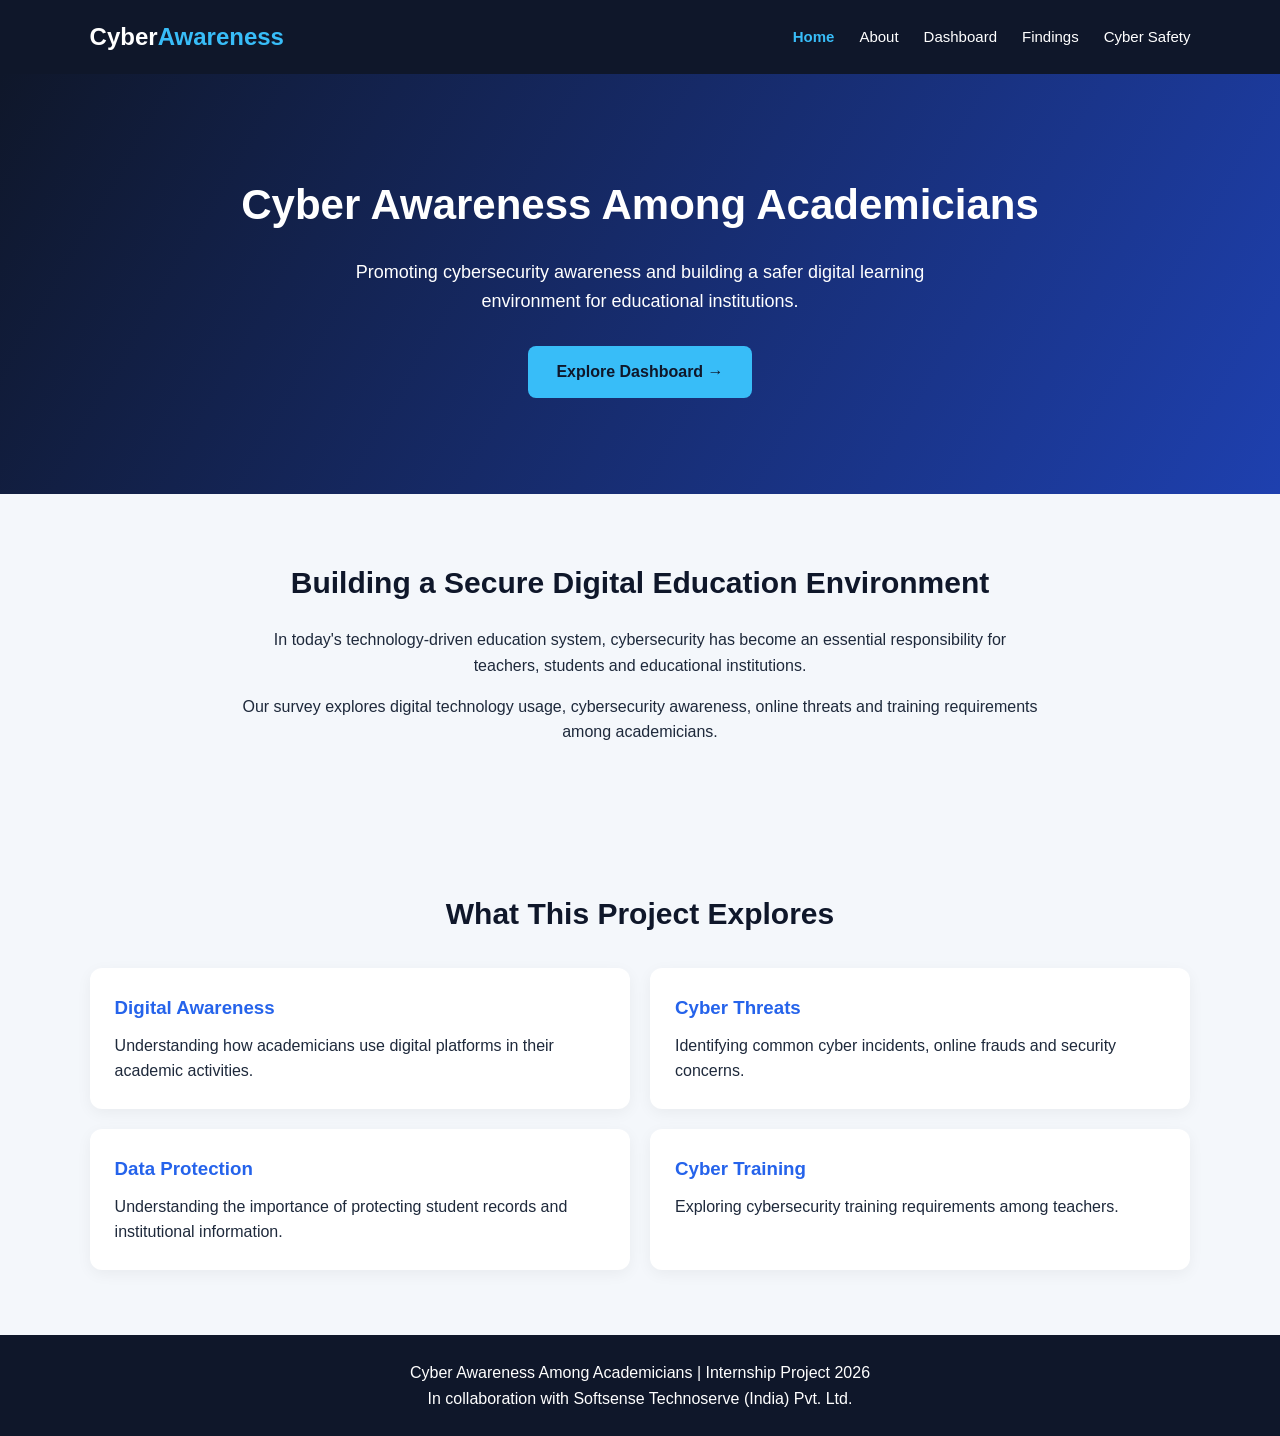
==== index.html @ 4baefe0a "Initial upload of Cyber Awareness Dashboard" ====
<!DOCTYPE html>
<html lang="en">

<head>
    <meta charset="UTF-8">
    <meta name="viewport" content="width=device-width, initial-scale=1.0">

    <title>Home | Cyber Awareness</title>

    <link rel="stylesheet" href="style.css">
</head>

<body>

    <!-- Navigation Bar -->

    <header>
        <nav class="navbar">

            <div class="logo">
                Cyber<span>Awareness</span>
            </div>

            <ul class="nav-links">
                <li><a href="index.html" class="active">Home</a></li>
                <li><a href="about.html">About</a></li>
                <li><a href="dashboard.html">Dashboard</a></li>
                <li><a href="findings.html">Findings</a></li>
                <li><a href="safety.html">Cyber Safety</a></li>
            </ul>

        </nav>
    </header>


    <!-- Homepage Banner -->

    <section class="hero">

        <h1>Cyber Awareness Among Academicians</h1>

        <p>
            Promoting cybersecurity awareness and building
            a safer digital learning environment for educational institutions.
        </p>

        <a href="dashboard.html" class="btn">
            Explore Dashboard →
        </a>

    </section>


    <!-- Introduction -->

    <section class="section">

        <h2>Building a Secure Digital Education Environment</h2>

        <p>
            In today's technology-driven education system,
            cybersecurity has become an essential responsibility
            for teachers, students and educational institutions.
        </p>

        <p>
            Our survey explores digital technology usage,
            cybersecurity awareness, online threats and
            training requirements among academicians.
        </p>

    </section>


    <!-- Project Highlights -->

    <section class="section">

        <h2>What This Project Explores</h2>

        <div class="safety-container">

            <div class="safety-card">
                <h3>Digital Awareness</h3>
                <p>
                    Understanding how academicians use
                    digital platforms in their academic activities.
                </p>
            </div>

            <div class="safety-card">
                <h3>Cyber Threats</h3>
                <p>
                    Identifying common cyber incidents,
                    online frauds and security concerns.
                </p>
            </div>

            <div class="safety-card">
                <h3>Data Protection</h3>
                <p>
                    Understanding the importance of protecting
                    student records and institutional information.
                </p>
            </div>

            <div class="safety-card">
                <h3>Cyber Training</h3>
                <p>
                    Exploring cybersecurity training
                    requirements among teachers.
                </p>
            </div>

        </div>

    </section>


    <!-- Footer -->

    <footer>
        <p>Cyber Awareness Among Academicians | Internship Project 2026</p>
        <p>In collaboration with Softsense Technoserve (India) Pvt. Ltd.</p>
    </footer>

</body>
</html>
---- style.css ----
/* GENERAL SETTINGS */

* {
    margin: 0;
    padding: 0;
    box-sizing: border-box;
}

html {
    scroll-behavior: smooth;
}

body {
    font-family: Arial, sans-serif;
    background-color: #f4f7fb;
    color: #1e293b;
    line-height: 1.6;
}


/* NAVIGATION BAR */

header {
    background-color: #0f172a;
    padding: 18px 7%;
    position: sticky;
    top: 0;
    z-index: 100;
}

.navbar {
    display: flex;
    justify-content: space-between;
    align-items: center;
}

.logo {
    color: white;
    font-size: 24px;
    font-weight: bold;
}

.logo span {
    color: #38bdf8;
}

.nav-links {
    display: flex;
    list-style: none;
    gap: 25px;
}

.nav-links a {
    text-decoration: none;
    color: white;
    font-size: 15px;
    transition: 0.3s;
}

.nav-links a:hover {
    color: #38bdf8;
}


/* HOME SECTION */

.hero {
    min-height: 420px;
    background: linear-gradient(120deg, #0f172a, #1e40af);
    color: white;

    display: flex;
    flex-direction: column;
    justify-content: center;
    align-items: center;

    text-align: center;
    padding: 60px 20px;
}

.hero h1 {
    font-size: 42px;
    margin-bottom: 20px;
}

.hero p {
    font-size: 18px;
    max-width: 650px;
    margin-bottom: 30px;
}

.btn {
    background-color: #38bdf8;
    color: #0f172a;
    text-decoration: none;
    padding: 13px 28px;
    border-radius: 8px;
    font-weight: bold;
}

.btn:hover {
    background-color: white;
}


/* COMMON SECTIONS */

.section {
    padding: 65px 7%;
    text-align: center;
}

.section h2 {
    font-size: 30px;
    color: #0f172a;
    margin-bottom: 20px;
}

.section > p {
    max-width: 800px;
    margin: 0 auto 15px;
}


/* STATISTICS CARDS */

.stats-container {
    display: grid;
    grid-template-columns: repeat(4, 1fr);
    gap: 20px;
    margin-top: 35px;
}

.stat-card {
    background-color: white;
    padding: 30px 15px;
    border-radius: 12px;

    box-shadow: 0 4px 15px rgba(0,0,0,0.06);

    transition: 0.3s;
}

.stat-card:hover {
    transform: translateY(-5px);
}

.stat-card h3 {
    font-size: 16px;
    color: #64748b;
}

.stat-card h2 {
    font-size: 30px;
    color: #2563eb;
    margin-top: 12px;
}


/* CHART CONTAINER */

.chart-container {
    background-color: white;
    padding: 30px;
    margin-top: 35px;
    border-radius: 12px;

    box-shadow: 0 4px 15px rgba(0,0,0,0.06);
}


/* SAFETY CARDS */

.safety-container {
    display: grid;
    grid-template-columns: repeat(2, 1fr);
    gap: 20px;
    margin-top: 30px;
}

.safety-card {
    background-color: white;
    padding: 25px;
    border-radius: 12px;
    text-align: left;

    box-shadow: 0 4px 15px rgba(0,0,0,0.05);
}

.safety-card h3 {
    color: #2563eb;
    margin-bottom: 10px;
}


/* FOOTER */

footer {
    background-color: #0f172a;
    color: white;
    text-align: center;
    padding: 25px;
}


/* MOBILE RESPONSIVENESS */

@media (max-width: 768px) {

    .navbar {
        flex-direction: column;
        gap: 15px;
    }

    .nav-links {
        flex-wrap: wrap;
        justify-content: center;
        gap: 15px;
    }

    .hero h1 {
        font-size: 30px;
    }

    .stats-container {
        grid-template-columns: repeat(2, 1fr);
    }

    .safety-container {
        grid-template-columns: 1fr;
    }

}

@media (max-width: 480px) {

    .stats-container {
        grid-template-columns: 1fr;
    }

}
/* ACTIVE NAVIGATION LINK */

.nav-links a.active {
    color: #38bdf8;
    font-weight: bold;
}
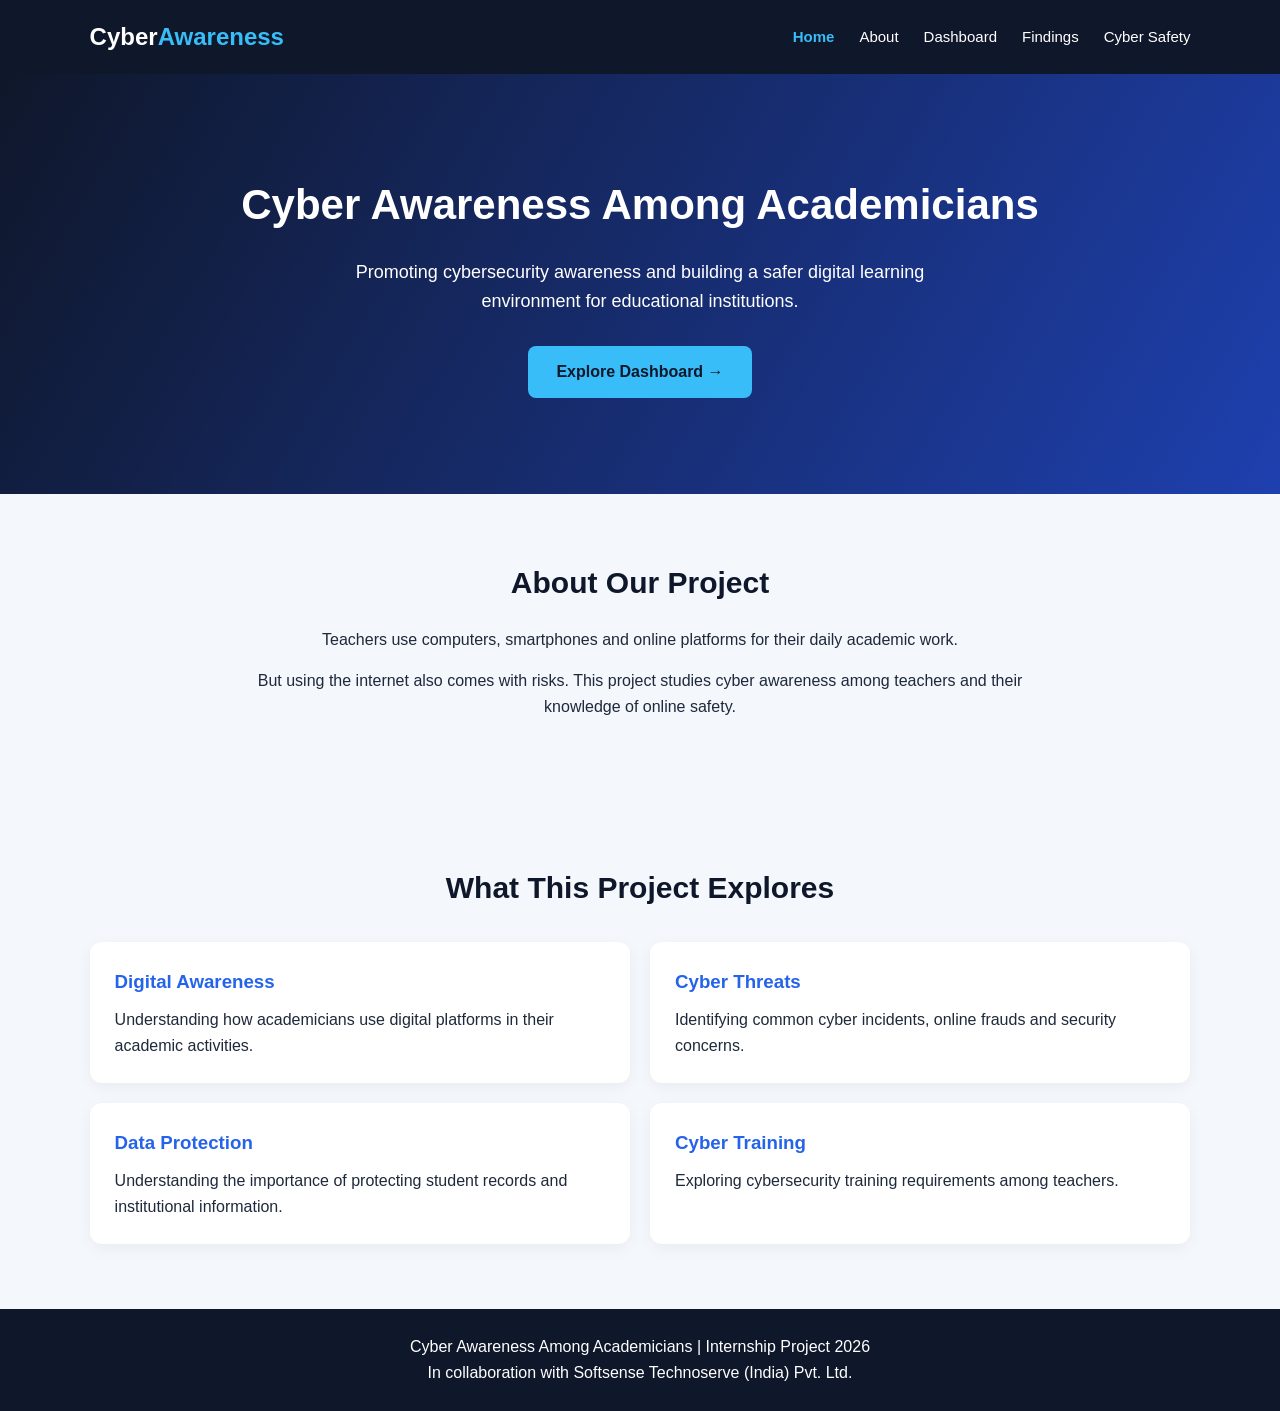
==== commit 30e9a6e0: "Add files via upload" ====
--- a/index.html
+++ b/index.html
@@ -53,21 +53,20 @@
 
     <!-- Introduction -->
 
-    <section class="section">
+<section class="section">
 
-        <h2>Building a Secure Digital Education Environment</h2>
+<h2>About Our Project</h2>
 
-        <p>
-            In today's technology-driven education system,
-            cybersecurity has become an essential responsibility
-            for teachers, students and educational institutions.
-        </p>
+<p>
+Teachers use computers, smartphones and online
+platforms for their daily academic work.
+</p>
 
-        <p>
-            Our survey explores digital technology usage,
-            cybersecurity awareness, online threats and
-            training requirements among academicians.
-        </p>
+<p>
+But using the internet also comes with risks.
+This project studies cyber awareness among teachers
+and their knowledge of online safety.
+</p>
 
     </section>
 
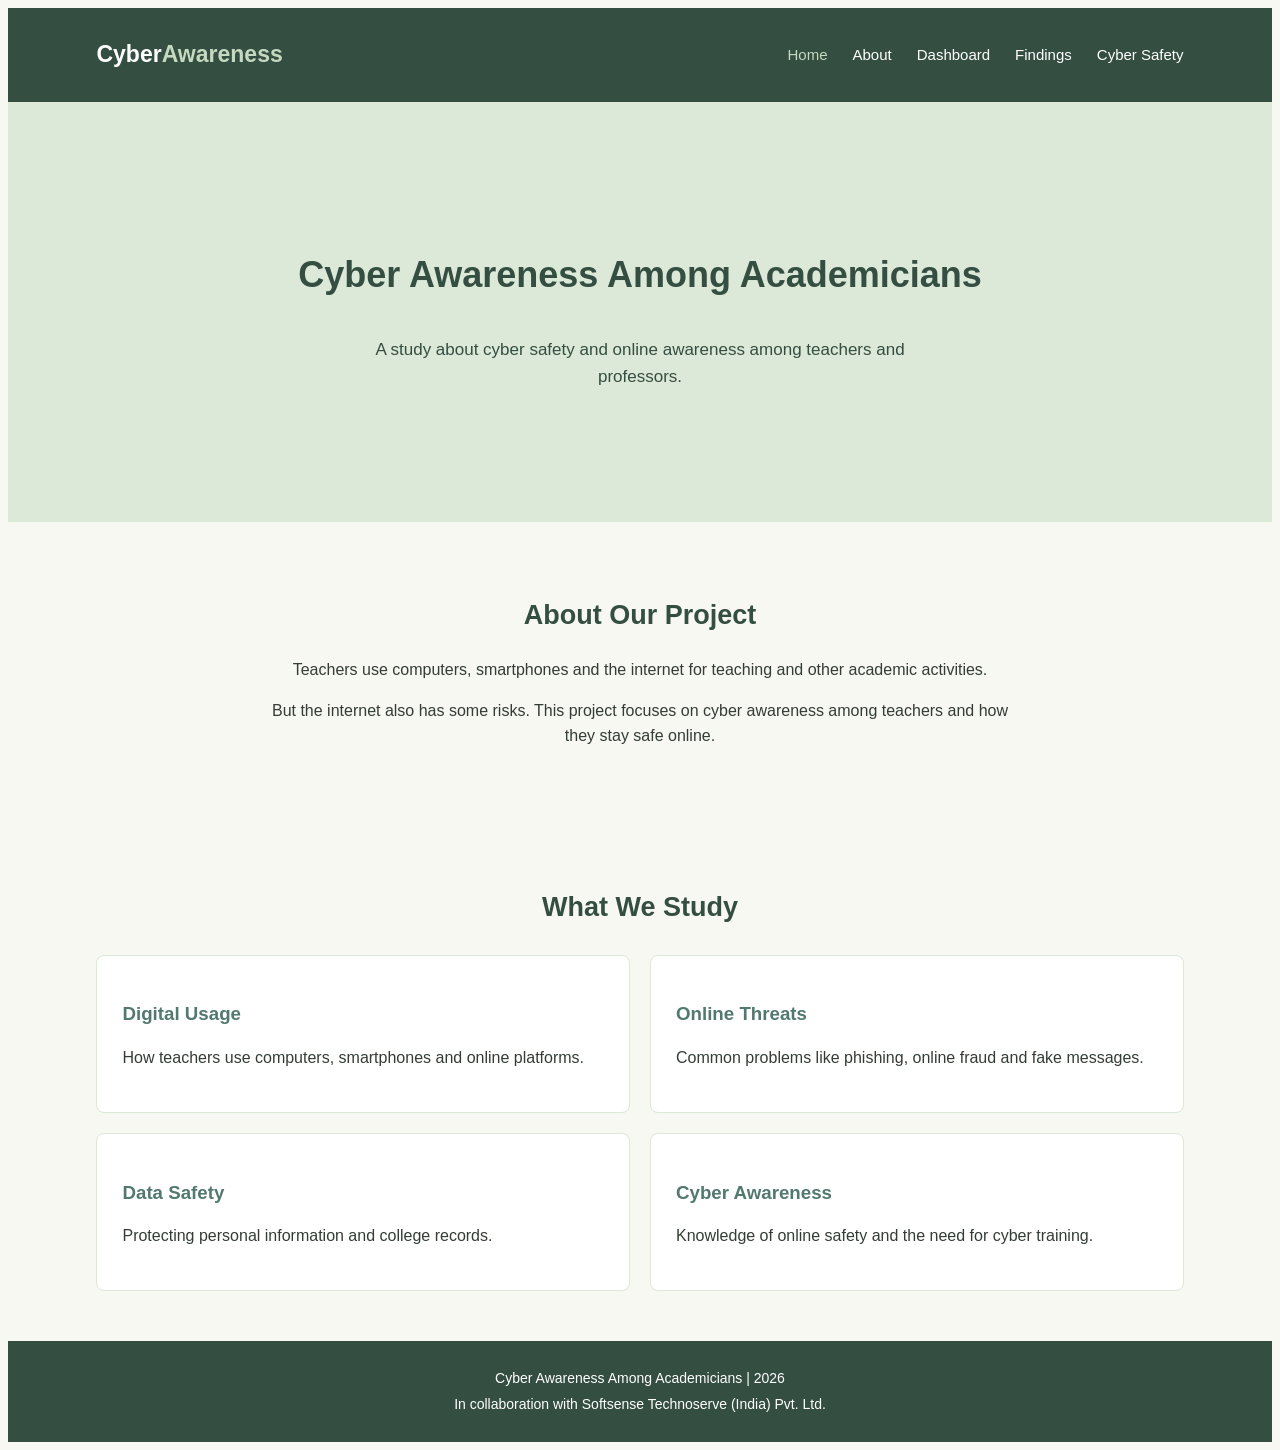
==== commit 634bc2d6: "Updated complete website." ====
--- a/index.html
+++ b/index.html
@@ -13,7 +13,6 @@
 <body>
 
     <!-- Navigation Bar -->
-
     <header>
         <nav class="navbar">
 
@@ -33,81 +32,74 @@
     </header>
 
 
-    <!-- Homepage Banner -->
-
+    <!-- Main Section -->
     <section class="hero">
 
         <h1>Cyber Awareness Among Academicians</h1>
 
         <p>
-            Promoting cybersecurity awareness and building
-            a safer digital learning environment for educational institutions.
+            A study about cyber safety and online awareness
+            among teachers and professors.
         </p>
-
-        <a href="dashboard.html" class="btn">
-            Explore Dashboard →
-        </a>
 
     </section>
 
 
-    <!-- Introduction -->
+    <!-- About Section -->
+    <section class="section">
 
-<section class="section">
+        <h2>About Our Project</h2>
 
-<h2>About Our Project</h2>
+        <p>
+            Teachers use computers, smartphones and the internet
+            for teaching and other academic activities.
+        </p>
 
-<p>
-Teachers use computers, smartphones and online
-platforms for their daily academic work.
-</p>
-
-<p>
-But using the internet also comes with risks.
-This project studies cyber awareness among teachers
-and their knowledge of online safety.
-</p>
+        <p>
+            But the internet also has some risks.
+            This project focuses on cyber awareness among teachers
+            and how they stay safe online.
+        </p>
 
     </section>
 
 
-    <!-- Project Highlights -->
-
+    <!-- Project Topics -->
     <section class="section">
 
-        <h2>What This Project Explores</h2>
+        <h2>What We Study</h2>
 
         <div class="safety-container">
 
             <div class="safety-card">
-                <h3>Digital Awareness</h3>
+                <h3>Digital Usage</h3>
                 <p>
-                    Understanding how academicians use
-                    digital platforms in their academic activities.
+                    How teachers use computers, smartphones
+                    and online platforms.
                 </p>
             </div>
 
             <div class="safety-card">
-                <h3>Cyber Threats</h3>
+                <h3>Online Threats</h3>
                 <p>
-                    Identifying common cyber incidents,
-                    online frauds and security concerns.
+                    Common problems like phishing,
+                    online fraud and fake messages.
                 </p>
             </div>
 
             <div class="safety-card">
-                <h3>Data Protection</h3>
+                <h3>Data Safety</h3>
                 <p>
-                    Understanding the importance of protecting
-                    student records and institutional information.
+                    Protecting personal information
+                    and college records.
                 </p>
             </div>
 
             <div class="safety-card">
-                <h3>Cyber Training</h3>
+                <h3>Cyber Awareness</h3>
                 <p>
-                    Exploring cybersecurity training
-                    requirements among teachers.
+                    Knowledge of online safety
+                    and the need for cyber training.
                 </p>
             </div>
 
@@ -117,10 +109,14 @@
 
 
     <!-- Footer -->
+    <footer>
 
-    <footer>
-        <p>Cyber Awareness Among Academicians | Internship Project 2026</p>
-        <p>In collaboration with Softsense Technoserve (India) Pvt. Ltd.</p>
+        <p>Cyber Awareness Among Academicians | 2026</p>
+
+        <p>
+            In collaboration with Softsense Technoserve (India) Pvt. Ltd.
+        </p>
+
     </footer>
 
 </body>
--- a/style.css
+++ b/style.css
@@ -1,3 +1,4 @@
+```css
 /* GENERAL SETTINGS */
 
 * {
@@ -12,8 +13,8 @@
 
 body {
     font-family: Arial, sans-serif;
-    background-color: #f4f7fb;
-    color: #1e293b;
+    background-color: #f7f8f2;
+    color: #333d35;
     line-height: 1.6;
 }
 
@@ -21,7 +22,7 @@
 /* NAVIGATION BAR */
 
 header {
-    background-color: #0f172a;
+    background-color: #344e41;
     padding: 18px 7%;
     position: sticky;
     top: 0;
@@ -36,12 +37,12 @@
 
 .logo {
     color: white;
-    font-size: 24px;
+    font-size: 23px;
     font-weight: bold;
 }
 
 .logo span {
-    color: #38bdf8;
+    color: #c5d8c0;
 }
 
 .nav-links {
@@ -54,20 +55,20 @@
     text-decoration: none;
     color: white;
     font-size: 15px;
-    transition: 0.3s;
-}
-
-.nav-links a:hover {
-    color: #38bdf8;
+}
+
+.nav-links a:hover,
+.nav-links a.active {
+    color: #c5d8c0;
 }
 
 
 /* HOME SECTION */
 
 .hero {
-    min-height: 420px;
-    background: linear-gradient(120deg, #0f172a, #1e40af);
-    color: white;
+    min-height: 320px;
+    background-color: #dce8d8;
+    color: #344e41;
 
     display: flex;
     flex-direction: column;
@@ -75,49 +76,35 @@
     align-items: center;
 
     text-align: center;
-    padding: 60px 20px;
+    padding: 50px 20px;
 }
 
 .hero h1 {
-    font-size: 42px;
+    font-size: 36px;
+    margin-bottom: 15px;
+}
+
+.hero p {
+    font-size: 17px;
+    max-width: 600px;
+}
+
+
+/* COMMON SECTIONS */
+
+.section {
+    padding: 50px 7%;
+    text-align: center;
+}
+
+.section h2 {
+    font-size: 27px;
+    color: #344e41;
     margin-bottom: 20px;
 }
 
-.hero p {
-    font-size: 18px;
-    max-width: 650px;
-    margin-bottom: 30px;
-}
-
-.btn {
-    background-color: #38bdf8;
-    color: #0f172a;
-    text-decoration: none;
-    padding: 13px 28px;
-    border-radius: 8px;
-    font-weight: bold;
-}
-
-.btn:hover {
-    background-color: white;
-}
-
-
-/* COMMON SECTIONS */
-
-.section {
-    padding: 65px 7%;
-    text-align: center;
-}
-
-.section h2 {
-    font-size: 30px;
-    color: #0f172a;
-    margin-bottom: 20px;
-}
-
 .section > p {
-    max-width: 800px;
+    max-width: 750px;
     margin: 0 auto 15px;
 }
 
@@ -128,67 +115,63 @@
     display: grid;
     grid-template-columns: repeat(4, 1fr);
     gap: 20px;
-    margin-top: 35px;
+    margin-top: 30px;
 }
 
 .stat-card {
     background-color: white;
-    padding: 30px 15px;
-    border-radius: 12px;
-
-    box-shadow: 0 4px 15px rgba(0,0,0,0.06);
-
-    transition: 0.3s;
-}
-
-.stat-card:hover {
-    transform: translateY(-5px);
+    padding: 25px 15px;
+    border-radius: 8px;
+    border: 1px solid #e1e8dc;
 }
 
 .stat-card h3 {
     font-size: 16px;
-    color: #64748b;
+    color: #657568;
 }
 
 .stat-card h2 {
-    font-size: 30px;
-    color: #2563eb;
-    margin-top: 12px;
+    font-size: 28px;
+    color: #52796f;
+    margin-top: 10px;
 }
 
 
 /* CHART CONTAINER */
 
-.chart-container {
-    background-color: white;
-    padding: 30px;
-    margin-top: 35px;
+..chart-container {
+    width: 70%;
+    max-width: 650px;
+    height: 350px;
+    margin: 30px auto;
+    padding: 20px;
+    background: white;
     border-radius: 12px;
-
-    box-shadow: 0 4px 15px rgba(0,0,0,0.06);
-}
-
-
+    box-shadow: 0 4px 12px rgba(0, 0, 0, 0.08);
+}
+.chart-container canvas {
+    max-width: 100%;
+    max-height: 260px;
+}
 /* SAFETY CARDS */
 
 .safety-container {
     display: grid;
     grid-template-columns: repeat(2, 1fr);
     gap: 20px;
-    margin-top: 30px;
+    margin-top: 25px;
 }
 
 .safety-card {
-    background-color: white;
+    background-color: #ffffff;
     padding: 25px;
-    border-radius: 12px;
+    border-radius: 8px;
     text-align: left;
-
-    box-shadow: 0 4px 15px rgba(0,0,0,0.05);
+    border: 1px solid #e1e8dc;
 }
 
 .safety-card h3 {
-    color: #2563eb;
+    color: #52796f;
     margin-bottom: 10px;
 }
 
@@ -196,10 +179,15 @@
 /* FOOTER */
 
 footer {
-    background-color: #0f172a;
+    background-color: #344e41;
     color: white;
     text-align: center;
-    padding: 25px;
+    padding: 22px;
+}
+
+footer p {
+    margin: 4px 0;
+    font-size: 14px;
 }
 
 
@@ -219,7 +207,7 @@
     }
 
     .hero h1 {
-        font-size: 30px;
+        font-size: 28px;
     }
 
     .stats-container {
@@ -229,7 +217,6 @@
     .safety-container {
         grid-template-columns: 1fr;
     }
-
 }
 
 @media (max-width: 480px) {
@@ -239,9 +226,41 @@
     }
 
 }
-/* ACTIVE NAVIGATION LINK */
-
+``/* COMMON PAGE DESIGN */
+
+header {
+    background-color: #344e41 !important;
+}
+
+.navbar {
+    background-color: #344e41;
+}
+
+.logo {
+    color: white !important;
+}
+
+.nav-links a {
+    color: white !important;
+}
+
+.nav-links a:hover,
 .nav-links a.active {
-    color: #38bdf8;
-    font-weight: bold;
-}+    color: #c5d8c0 !important;
+}
+
+footer {
+    background-color: #344e41 !important;
+    color: white !important;
+}
+
+.section h2 {
+    color: #344e41;
+}
+
+.stat-card,
+.safety-card,
+.chart-container {
+    background-color: white;
+    border: 1px solid #dce8d8;
+}`
